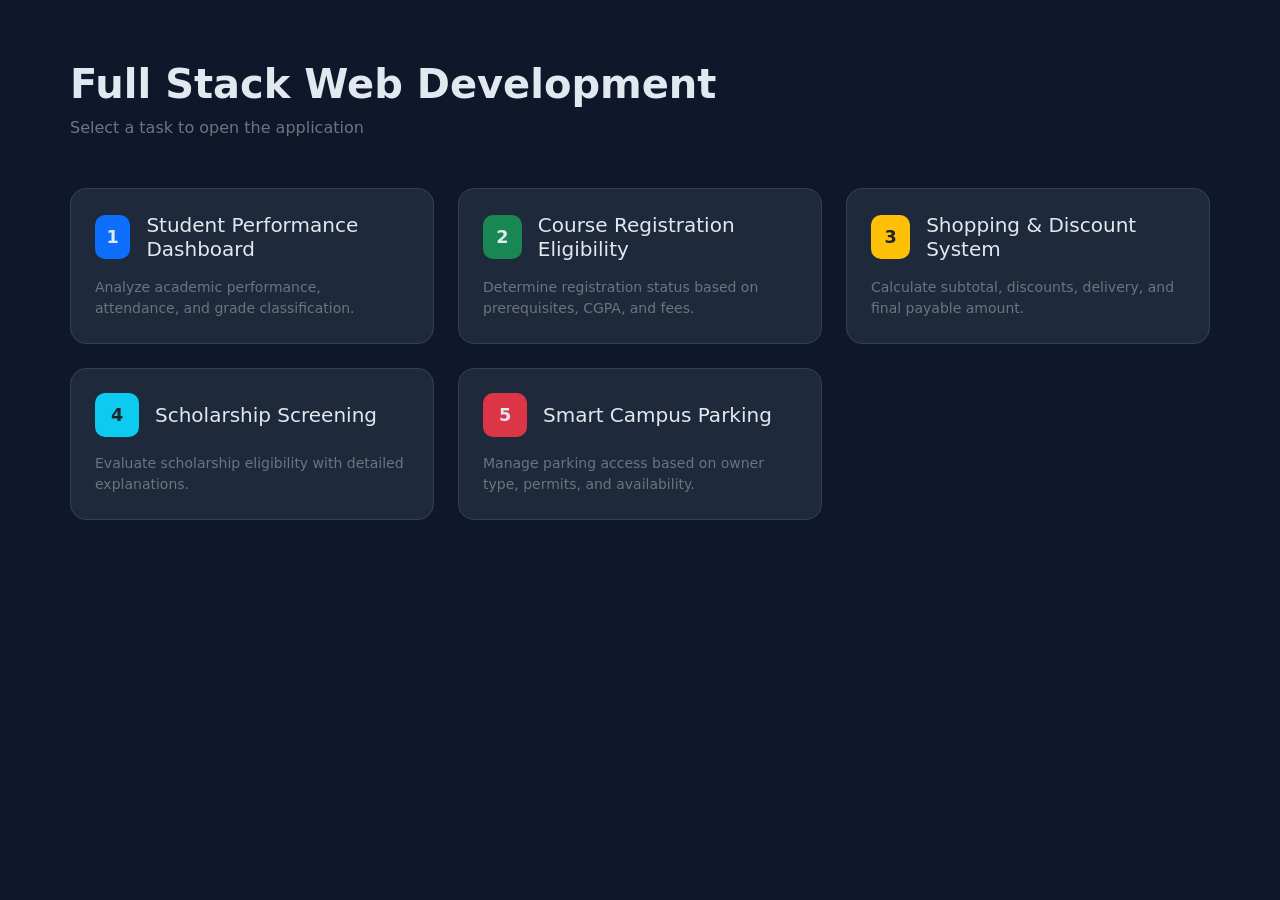
==== index.html @ 469b18aa "First commit" ====
<!DOCTYPE html>
<html lang="en">
<head>
  <meta charset="UTF-8">
  <meta name="viewport" content="width=device-width, initial-scale=1.0">
  <title>Lab 3 — Full Stack Web Development</title>
  <link href="https://cdn.jsdelivr.net/npm/bootstrap@5.3.3/dist/css/bootstrap.min.css" rel="stylesheet">
  <style>
    body { background: #0f172a; min-height: 100vh; color: #e2e8f0; }
    .hero { padding: 60px 0 40px; }
    .task-card {
      background: #1e293b;
      border: 1px solid #334155;
      border-radius: 16px;
      transition: transform .2s, border-color .2s;
      text-decoration: none;
      color: inherit;
      display: block;
    }
    .task-card:hover { transform: translateY(-4px); border-color: #6366f1; color: #fff; }
    .task-number { width: 44px; height: 44px; border-radius: 10px; display: flex; align-items: center; justify-content: center; font-weight: 700; font-size: 1.1rem; }
  </style>
</head>
<body>
  <div class="container hero">
    <h1 class="display-6 fw-bold mb-2">Full Stack Web Development</h1>
    <p class="text-secondary mb-5">Select a task to open the application</p>

    <div class="row g-4">
      <div class="col-md-6 col-lg-4">
        <a href="task1/index.html" class="task-card p-4">
          <div class="d-flex align-items-center gap-3 mb-3">
            <div class="task-number bg-primary">1</div>
            <h5 class="mb-0">Student Performance Dashboard</h5>
          </div>
          <p class="text-secondary mb-0 small">Analyze academic performance, attendance, and grade classification.</p>
        </a>
      </div>
      <div class="col-md-6 col-lg-4">
        <a href="task2/index.html" class="task-card p-4">
          <div class="d-flex align-items-center gap-3 mb-3">
            <div class="task-number bg-success">2</div>
            <h5 class="mb-0">Course Registration Eligibility</h5>
          </div>
          <p class="text-secondary mb-0 small">Determine registration status based on prerequisites, CGPA, and fees.</p>
        </a>
      </div>
      <div class="col-md-6 col-lg-4">
        <a href="task3/index.html" class="task-card p-4">
          <div class="d-flex align-items-center gap-3 mb-3">
            <div class="task-number bg-warning text-dark">3</div>
            <h5 class="mb-0">Shopping & Discount System</h5>
          </div>
          <p class="text-secondary mb-0 small">Calculate subtotal, discounts, delivery, and final payable amount.</p>
        </a>
      </div>
      <div class="col-md-6 col-lg-4">
        <a href="task4/index.html" class="task-card p-4">
          <div class="d-flex align-items-center gap-3 mb-3">
            <div class="task-number bg-info text-dark">4</div>
            <h5 class="mb-0">Scholarship Screening</h5>
          </div>
          <p class="text-secondary mb-0 small">Evaluate scholarship eligibility with detailed explanations.</p>
        </a>
      </div>
      <div class="col-md-6 col-lg-4">
        <a href="task5/index.html" class="task-card p-4">
          <div class="d-flex align-items-center gap-3 mb-3">
            <div class="task-number bg-danger">5</div>
            <h5 class="mb-0">Smart Campus Parking</h5>
          </div>
          <p class="text-secondary mb-0 small">Manage parking access based on owner type, permits, and availability.</p>
        </a>
      </div>
    </div>
  </div>
</body>
</html>
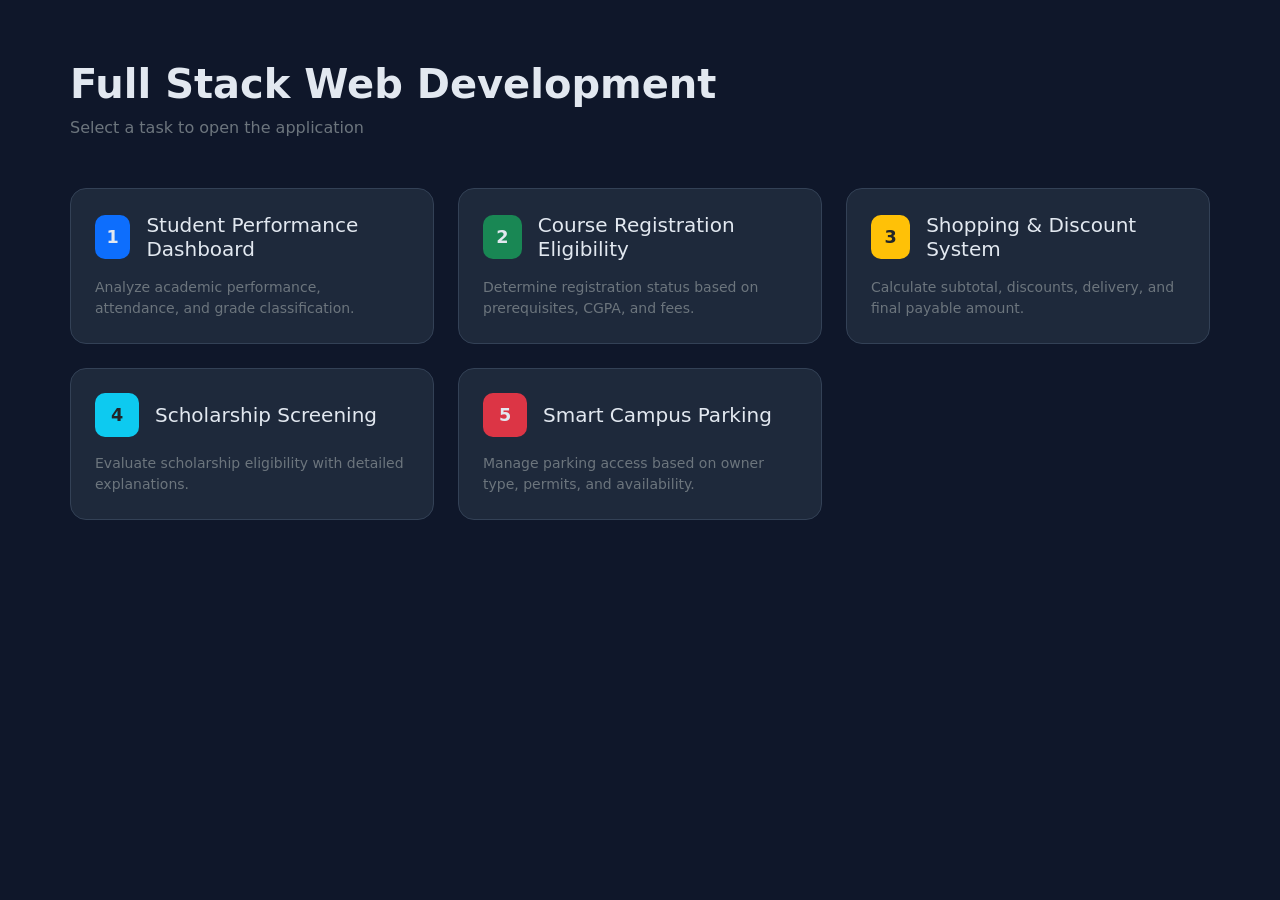
==== commit acde2a08: "value chnage for color" ====
--- a/index.html
+++ b/index.html
@@ -10,7 +10,7 @@
     .hero { padding: 60px 0 40px; }
     .task-card {
       background: #1e293b;
-      border: 1px solid #334155;
+      border: 1px solid #334156;
       border-radius: 16px;
       transition: transform .2s, border-color .2s;
       text-decoration: none;
